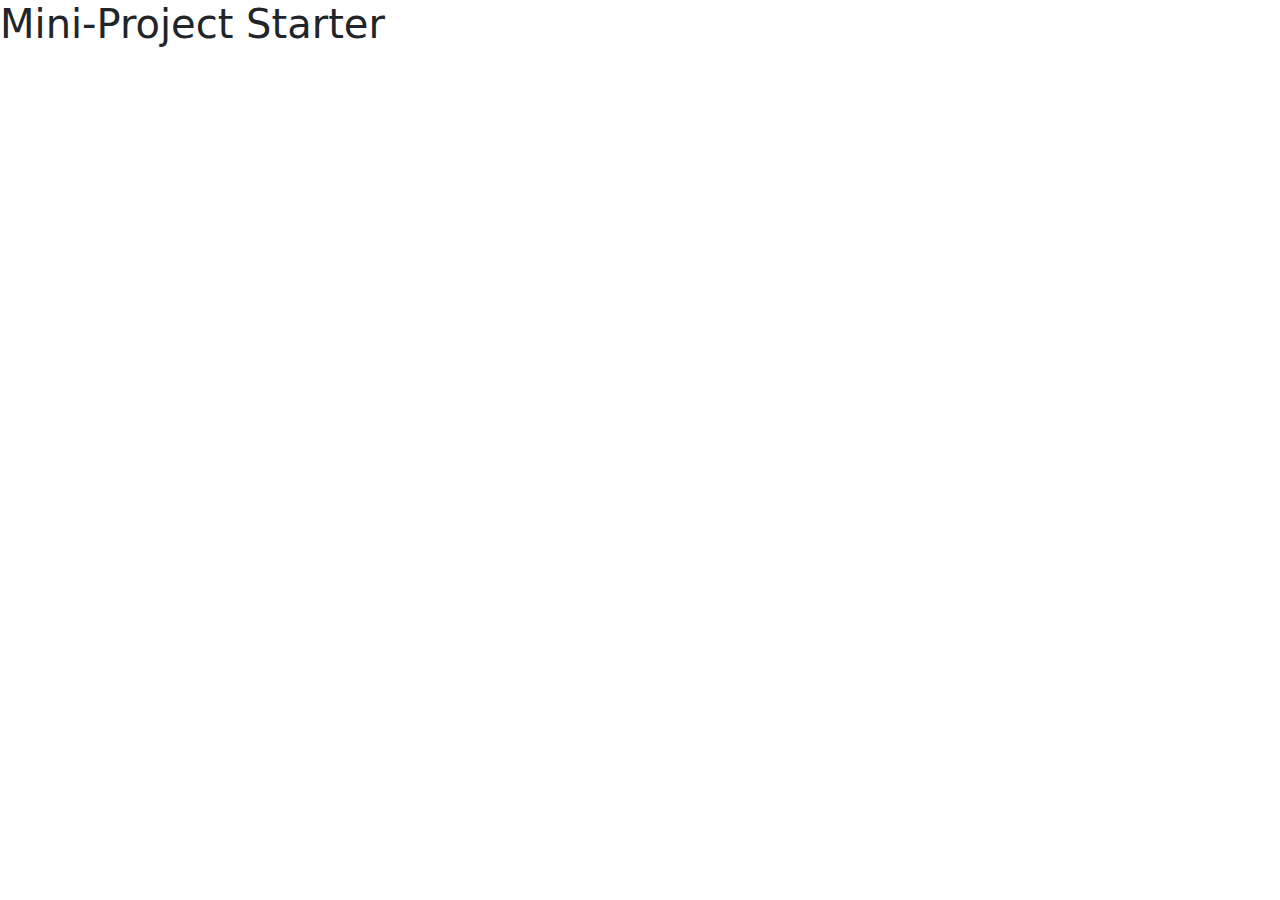
==== ratings-component/index.html @ 95db3c18 "rating components setup" ====
<!DOCTYPE html>
<html lang="en">
  <head>
    <meta charset="UTF-8" />
    <meta http-equiv="X-UA-Compatible" content="IE=edge" />
    <meta name="viewport" content="width=device-width, initial-scale=1.0" />
    <link rel="stylesheet" href="css/bootstrap.min.css" />
    <link rel="stylesheet" href="css/style.css" />
    <title>Mini-Project Starter</title>
  </head>
  <body>
    <h1>Mini-Project Starter</h1>

    <script src="js/bootstrap.bundle.min.js"></script>
  </body>
</html>
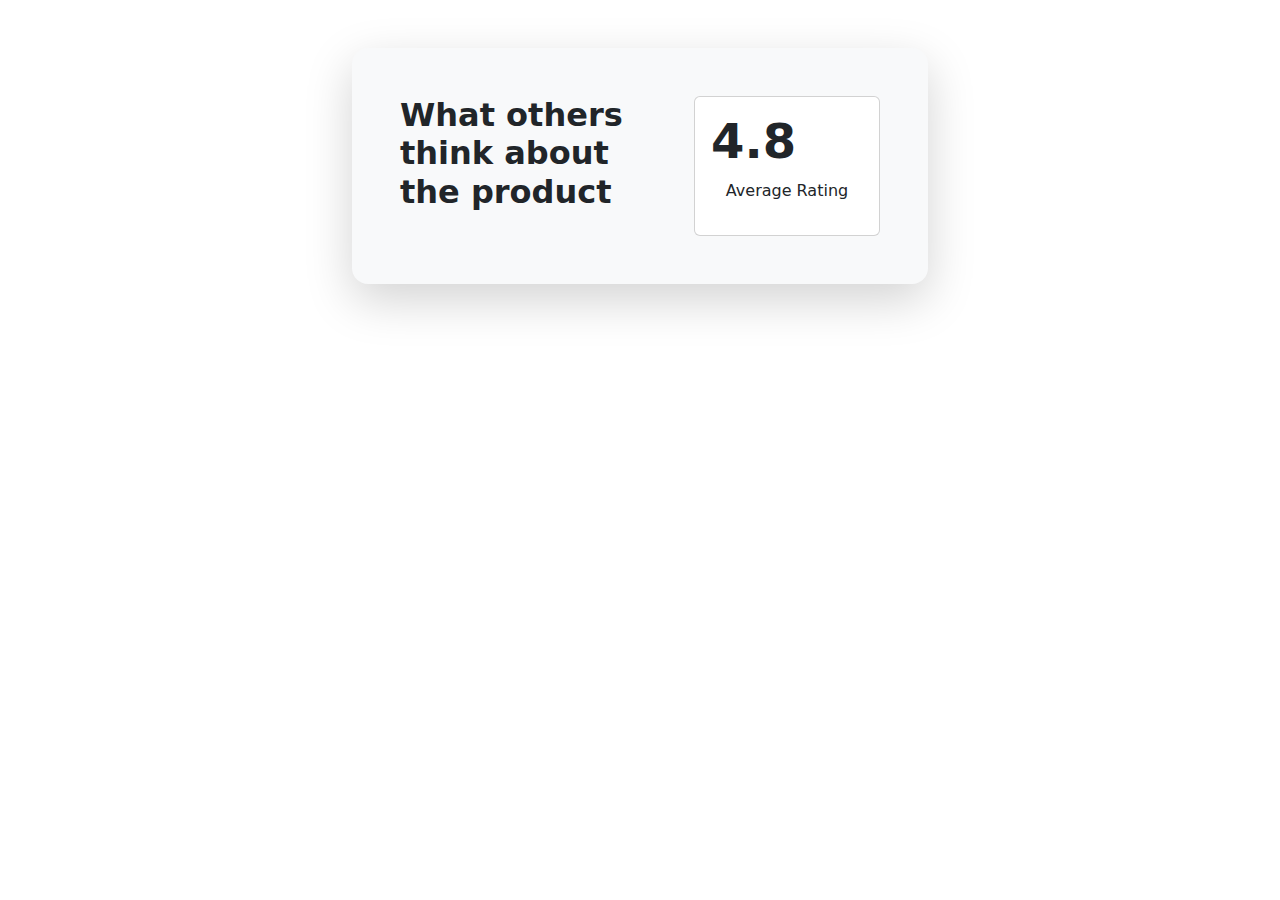
==== commit 701e501e: "top row" ====
--- a/ratings-component/index.html
+++ b/ratings-component/index.html
@@ -1,16 +1,44 @@
 <!DOCTYPE html>
 <html lang="en">
-  <head>
-    <meta charset="UTF-8" />
-    <meta http-equiv="X-UA-Compatible" content="IE=edge" />
-    <meta name="viewport" content="width=device-width, initial-scale=1.0" />
-    <link rel="stylesheet" href="css/bootstrap.min.css" />
-    <link rel="stylesheet" href="css/style.css" />
-    <title>Mini-Project Starter</title>
-  </head>
-  <body>
-    <h1>Mini-Project Starter</h1>
+    <head>
+        <meta charset="UTF-8" />
+        <meta http-equiv="X-UA-Compatible" content="IE=edge" />
+        <meta name="viewport" content="width=device-width, initial-scale=1.0" />
+        <link
+            rel="stylesheet"
+            href="https://cdnjs.cloudflare.com/ajax/libs/font-awesome/6.7.1/css/all.min.css"
+            integrity="sha512-5Hs3dF2AEPkpNAR7UiOHba+lRSJNeM2ECkwxUIxC1Q/FLycGTbNapWXB4tP889k5T5Ju8fs4b1P5z/iB4nMfSQ=="
+            crossorigin="anonymous"
+            referrerpolicy="no-referrer"
+        />
+        <link rel="stylesheet" href="css/bootstrap.min.css" />
+        <link rel="stylesheet" href="css/style.css" />
+        <title>Mini-Project Starter</title>
+    </head>
+    <body>
+        <div class="container">
+            <div class="card bg-light border-0 shadow-lg rounded-4 mt-5">
+                <!-- Top row -->
+                <div class="row p-5">
+                    <div class="col-7">
+                        <h2 class="fw-bold">
+                            What others think about the product
+                        </h2>
+                    </div>
+                    <div class="col-5">
+                        <div class="card">
+                            <div class="card-body">
+                                <h3 class="display-5 fw-semibold">
+                                    <i class="fas fa-star text-warning"></i> 4.8
+                                </h3>
+                                <p class="text-center">Average Rating</p>
+                            </div>
+                        </div>
+                    </div>
+                </div>
+            </div>
+        </div>
 
-    <script src="js/bootstrap.bundle.min.js"></script>
-  </body>
+        <script src="js/bootstrap.bundle.min.js"></script>
+    </body>
 </html>
--- a/ratings-component/css/style.css
+++ b/ratings-component/css/style.css
@@ -0,0 +1,5 @@
+@media (min-width: 600px) {
+    .container {
+        width: 600px;
+    }
+}
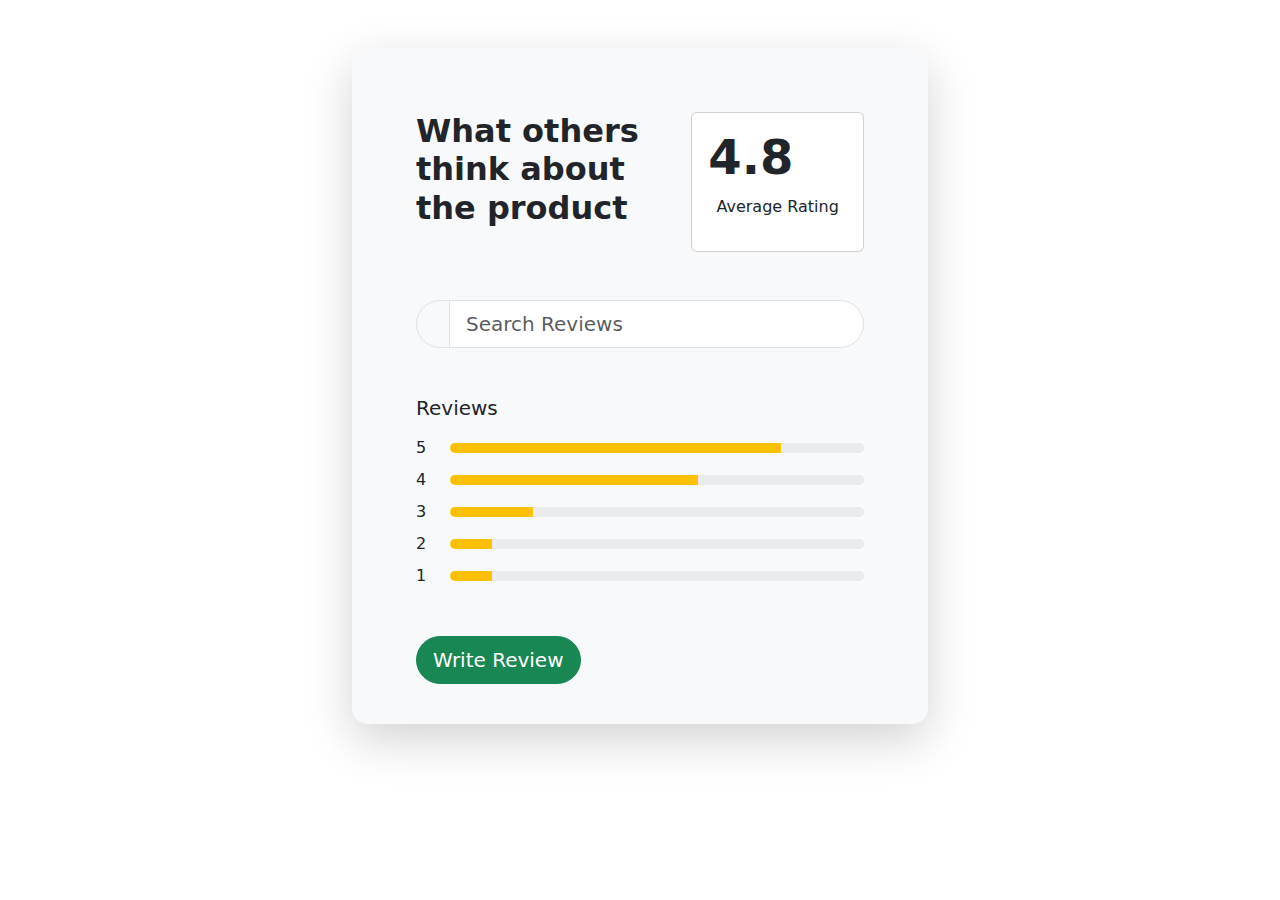
==== commit bfb2a0e7: "done review component" ====
--- a/ratings-component/index.html
+++ b/ratings-component/index.html
@@ -18,21 +18,136 @@
     <body>
         <div class="container">
             <div class="card bg-light border-0 shadow-lg rounded-4 mt-5">
-                <!-- Top row -->
-                <div class="row p-5">
-                    <div class="col-7">
-                        <h2 class="fw-bold">
-                            What others think about the product
-                        </h2>
+                <div class="card-body">
+                    <!-- Top row -->
+                    <div class="row p-5">
+                        <div class="col-7">
+                            <h2 class="fw-bold">
+                                What others think about the product
+                            </h2>
+                        </div>
+                        <div class="col-5">
+                            <div class="card">
+                                <div class="card-body">
+                                    <h3 class="display-5 fw-semibold">
+                                        <i class="fas fa-star text-warning"></i>
+                                        4.8
+                                    </h3>
+                                    <p class="text-center">Average Rating</p>
+                                </div>
+                            </div>
+                        </div>
                     </div>
-                    <div class="col-5">
-                        <div class="card">
-                            <div class="card-body">
-                                <h3 class="display-5 fw-semibold">
-                                    <i class="fas fa-star text-warning"></i> 4.8
-                                </h3>
-                                <p class="text-center">Average Rating</p>
+
+                    <!-- Search -->
+                    <div class="row px-5">
+                        <div class="col-12">
+                            <div class="input-group input-group-lg">
+                                <span class="input-group-text rounded-start-5">
+                                    <i class="fas fa-search"></i>
+                                </span>
+                                <input
+                                    type="text"
+                                    class="form-control rounded-end-5"
+                                    placeholder="Search Reviews"
+                                />
                             </div>
+                        </div>
+                    </div>
+
+                    <!-- Ratings -->
+                    <div class="row p-5">
+                        <div class="col-12 vstack gap-2">
+                            <h5>Reviews</h5>
+                            <div class="d-flex align-items-center gap-1">
+                                <span>5</span>
+                                <i class="fas fa-star text-warning"></i>
+                                <div
+                                    class="progress ms-3"
+                                    style="height: 10px; width: 100%"
+                                >
+                                    <div
+                                        class="progress-bar bg-warning"
+                                        style="width: 80%"
+                                        aria-valuenow="80"
+                                        aria-valuemin="0"
+                                        aria-valuemax="100"
+                                    ></div>
+                                </div>
+                            </div>
+                            <div class="d-flex align-items-center gap-1">
+                                <span>4</span>
+                                <i class="fas fa-star text-warning"></i>
+                                <div
+                                    class="progress ms-3"
+                                    style="height: 10px; width: 100%"
+                                >
+                                    <div
+                                        class="progress-bar bg-warning"
+                                        style="width: 60%"
+                                        aria-valuenow="60"
+                                        aria-valuemin="0"
+                                        aria-valuemax="100"
+                                    ></div>
+                                </div>
+                            </div>
+                            <div class="d-flex align-items-center gap-1">
+                                <span>3</span>
+                                <i class="fas fa-star text-warning"></i>
+                                <div
+                                    class="progress ms-3"
+                                    style="height: 10px; width: 100%"
+                                >
+                                    <div
+                                        class="progress-bar bg-warning"
+                                        style="width: 20%"
+                                        aria-valuenow="20"
+                                        aria-valuemin="0"
+                                        aria-valuemax="100"
+                                    ></div>
+                                </div>
+                            </div>
+                            <div class="d-flex align-items-center gap-1">
+                                <span>2</span>
+                                <i class="fas fa-star text-warning"></i>
+                                <div
+                                    class="progress ms-3"
+                                    style="height: 10px; width: 100%"
+                                >
+                                    <div
+                                        class="progress-bar bg-warning"
+                                        style="width: 10%"
+                                        aria-valuenow="10"
+                                        aria-valuemin="0"
+                                        aria-valuemax="100"
+                                    ></div>
+                                </div>
+                            </div>
+                            <div class="d-flex align-items-center gap-1">
+                                <span>1</span>
+                                <i class="fas fa-star text-warning"></i>
+                                <div
+                                    class="progress ms-3"
+                                    style="height: 10px; width: 100%"
+                                >
+                                    <div
+                                        class="progress-bar bg-warning"
+                                        style="width: 10%"
+                                        aria-valuenow="10"
+                                        aria-valuemin="0"
+                                        aria-valuemax="100"
+                                    ></div>
+                                </div>
+                            </div>
+                        </div>
+                    </div>
+
+                    <!-- Button -->
+                    <div class="row px-5 pb-4">
+                        <div class="col-12">
+                            <a href="#" class="btn btn-success btn-lg rounded-5"
+                                >Write Review</a
+                            >
                         </div>
                     </div>
                 </div>
